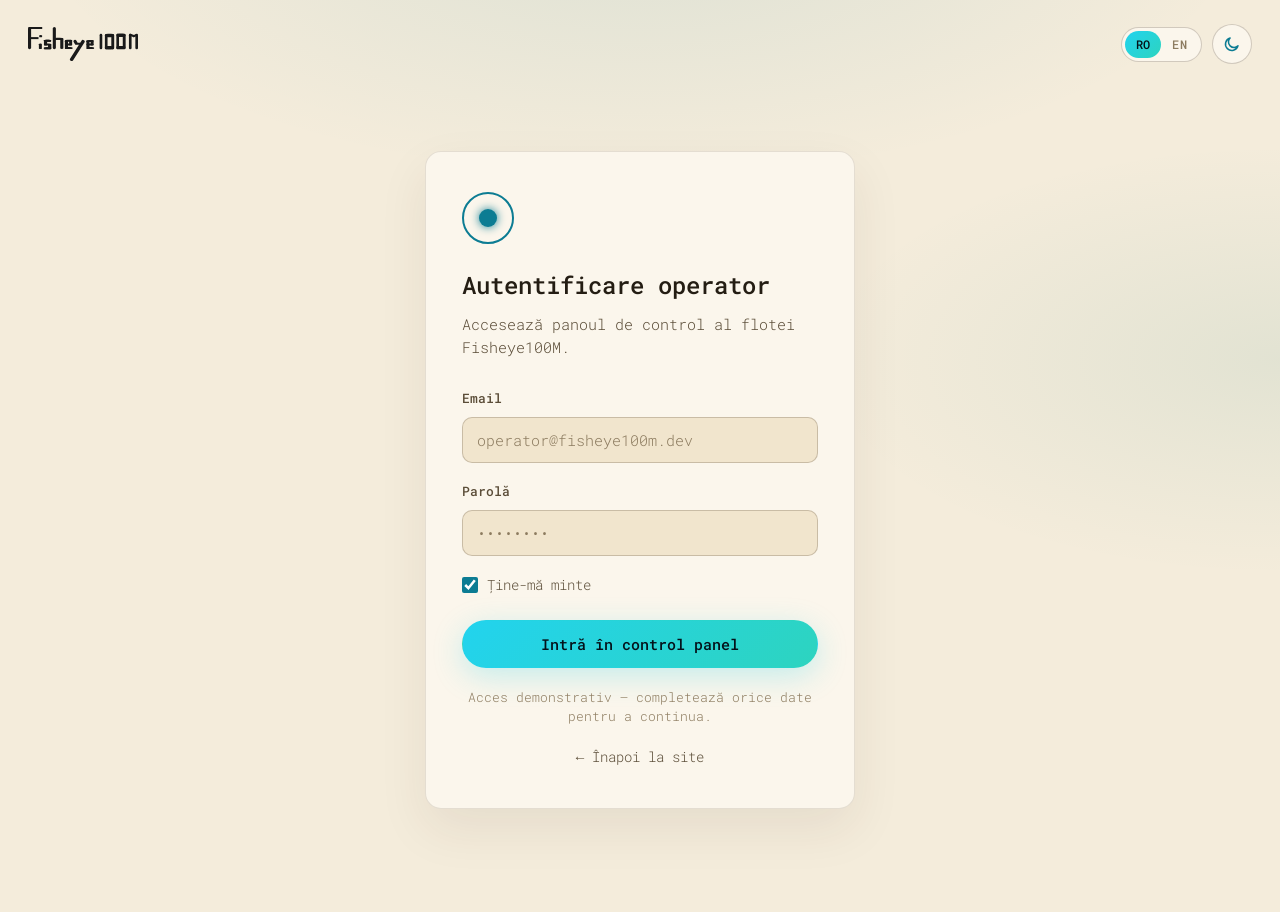
==== site/dashboard.html @ 9164fa74 "updated hierarchy" ====
<!DOCTYPE html>
<html lang="ro">
<head>
<meta charset="UTF-8">
<meta name="viewport" content="width=device-width, initial-scale=1.0">
<title>Panou de control — Fisheye100M</title>
<meta name="description" content="Panou de control pentru flota Fisheye100M — telemetrie live, cameră, iluminare și control mișcare.">
<link rel="icon" href="data:image/svg+xml,<svg xmlns=%22http://www.w3.org/2000/svg%22 viewBox=%220 0 100 100%22><circle cx=%2250%22 cy=%2250%22 r=%2248%22 fill=%22%2305080d%22/><circle cx=%2250%22 cy=%2250%22 r=%2230%22 fill=%22none%22 stroke=%22%2322d3ee%22 stroke-width=%224%22/><circle cx=%2250%22 cy=%2250%22 r=%2210%22 fill=%22%2322d3ee%22/></svg>">
<link rel="preconnect" href="https://fonts.googleapis.com">
<link rel="preconnect" href="https://fonts.gstatic.com" crossorigin>
<link href="https://fonts.googleapis.com/css2?family=Roboto+Mono:wght@300;400;500;700&display=swap" rel="stylesheet">
<link rel="stylesheet" href="style.css">
<script>
(function () {
  var stored = localStorage.getItem('fisheye-theme');
  var theme = stored || (window.matchMedia('(prefers-color-scheme: light)').matches ? 'light' : 'dark');
  document.documentElement.setAttribute('data-theme', theme);
  if (localStorage.getItem('fisheye-auth') !== 'true') {
    window.location.replace('login.html');
  }
})();
</script>
</head>
<body>

<div class="bg-fx" aria-hidden="true">
  <div class="bubbles">
    <span></span><span></span><span></span><span></span><span></span>
    <span></span><span></span><span></span><span></span><span></span>
  </div>
</div>

<header class="site-header is-scrolled" id="site-header">
  <div class="header-inner header-inner-full">
    <a href="index.html" class="logo">
      <img class="logo-mark" src="logo.svg" alt="Fisheye100M">
    </a>
    <span class="header-badge" data-i18n="dash.badge">Panou de control</span>
    <div class="header-actions header-actions-end">
      <div class="lang-toggle" id="lang-toggle" role="group" aria-label="Limbă / Language">
        <button type="button" class="lang-btn is-active" data-lang="ro">RO</button>
        <button type="button" class="lang-btn" data-lang="en">EN</button>
      </div>
      <button class="theme-toggle" id="theme-toggle" aria-label="Comută tema deschis/întunecat" data-i18n-aria="a11y.themeToggle">
        <svg class="icon-sun" viewBox="0 0 24 24" fill="none" stroke="currentColor" stroke-width="2" stroke-linecap="round"><circle cx="12" cy="12" r="4"/><path d="M12 2v2M12 20v2M4.9 4.9l1.4 1.4M17.7 17.7l1.4 1.4M2 12h2M20 12h2M4.9 19.1l1.4-1.4M17.7 6.3l1.4-1.4"/></svg>
        <svg class="icon-moon" viewBox="0 0 24 24" fill="none" stroke="currentColor" stroke-width="2" stroke-linecap="round" stroke-linejoin="round"><path d="M20 14.5A8.5 8.5 0 1 1 9.5 4a7 7 0 0 0 10.5 10.5Z"/></svg>
      </button>
      <button class="btn btn-ghost btn-sm" id="logout-btn" data-i18n="dash.logout">Deconectare</button>
    </div>
  </div>
</header>

<div class="app-shell">
  <aside class="app-sidebar">
    <p class="sidebar-title" data-i18n="dash.fleetTitle">Flota mea</p>
    <div class="fleet-list" id="fleet-list"></div>
  </aside>

  <main class="app-main">
    <div class="vehicle-header">
      <h1 id="vehicle-name">—</h1>
      <div class="vehicle-header-meta">
        <span class="status-pill" id="vehicle-status"></span>
        <div class="battery-group" id="battery-group"></div>
      </div>
    </div>

    <div class="dash-grid">

      <div class="panel-card" id="camera-card">
        <p class="panel-title" data-i18n="dash.cameraTitle">Cameră live</p>
        <div class="camera-frame" id="camera-frame">
          <span class="camera-live-badge" id="camera-live-badge">LIVE</span>
          <svg viewBox="0 0 24 24" fill="none" stroke="currentColor" stroke-width="1.5"><path d="M4 7h11l2-2h3v14H4z"/><circle cx="12" cy="14" r="3.5"/></svg>
          <span class="camera-timestamp" id="camera-timestamp"></span>
          <span class="camera-offline-msg" id="camera-offline-msg" data-i18n="dash.cameraOfflineHint">Vehiculul nu transmite imagine în acest moment.</span>
        </div>
      </div>

      <div class="panel-card" id="depth-card">
        <p class="panel-title" data-i18n="dash.depthTitle">Adâncime curentă</p>
        <div id="depth-content">
          <div class="depth-readout">
            <span class="num" id="depth-num">0</span>
            <span class="unit">m</span>
          </div>
          <div class="dg-track">
            <div class="dg-fill" id="dg-fill"></div>
            <div class="dg-dot" id="dg-dot"></div>
          </div>
          <div class="dg-labels"><span>0m</span><span>25m</span><span>50m</span><span>75m</span><span>100m</span></div>
          <div class="dive-controls">
            <button class="dive-btn" id="btn-dive" type="button">
              <svg viewBox="0 0 24 24" fill="none" stroke="currentColor" stroke-width="2"><path d="M12 4v16M6 14l6 6 6-6"/></svg>
              <span data-i18n="dash.dive">Scufundare</span>
            </button>
            <button class="dive-btn" id="btn-surface" type="button">
              <svg viewBox="0 0 24 24" fill="none" stroke="currentColor" stroke-width="2"><path d="M12 20V4M6 10l6-6 6 6"/></svg>
              <span data-i18n="dash.surface">Ridicare</span>
            </button>
          </div>
        </div>
        <p class="panel-hint" id="depth-hint" data-i18n="dash.emptyBoatDive" hidden>Bărcile rămân la suprafață — fără control de scufundare.</p>

        <div class="panel-divider"></div>

        <p class="panel-title" data-i18n="dash.moveTitle">Control mișcare</p>
        <div class="dpad-wrap">
          <div class="dpad">
            <button class="dpad-btn dpad-fwd" type="button" data-cmd="forward" data-i18n-aria="dash.moveForward" aria-label="Înainte">
              <svg viewBox="0 0 24 24" fill="none" stroke="currentColor" stroke-width="2"><path d="M12 20V4M6 10l6-6 6 6"/></svg>
            </button>
            <button class="dpad-btn dpad-left" type="button" data-cmd="turnLeft" data-i18n-aria="dash.turnLeft" aria-label="Virare stânga">
              <svg viewBox="0 0 24 24" fill="none" stroke="currentColor" stroke-width="2"><path d="M4 12h16M10 6l-6 6 6 6"/></svg>
            </button>
            <button class="dpad-btn dpad-stop" type="button" data-cmd="stop" data-i18n="dash.stop">Stop</button>
            <button class="dpad-btn dpad-right" type="button" data-cmd="turnRight" data-i18n-aria="dash.turnRight" aria-label="Virare dreapta">
              <svg viewBox="0 0 24 24" fill="none" stroke="currentColor" stroke-width="2"><path d="M20 12H4M14 6l6 6-6 6"/></svg>
            </button>
            <button class="dpad-btn dpad-back" type="button" data-cmd="back" data-i18n-aria="dash.moveBack" aria-label="Înapoi">
              <svg viewBox="0 0 24 24" fill="none" stroke="currentColor" stroke-width="2"><path d="M12 4v16M6 14l6 6 6-6"/></svg>
            </button>
          </div>
        </div>
        <div class="cmd-log">
          <span data-i18n="dash.lastCommand">Ultima comandă</span>:
          <strong id="last-command">—</strong>
        </div>
      </div>

      <div class="panel-card dash-grid-full" id="telemetry-card">
        <p class="panel-title" data-i18n="dash.telemetryTitle">Telemetrie</p>
        <div class="telemetry-grid" id="telemetry-grid"></div>
      </div>

      <div class="panel-card dash-grid-full" id="led-card">
        <p class="panel-title" data-i18n="dash.ledTitle">Control iluminare</p>
        <div class="led-row">
          <span class="led-row-label" data-i18n="dash.ledFront">LED frontale</span>
          <div class="led-switches">
            <label class="led-switch-unit"><span data-i18n="dash.ledLeft">Stânga</span><span class="switch"><input type="checkbox" data-led="frontL"><span class="switch-track"></span></span></label>
            <label class="led-switch-unit"><span data-i18n="dash.ledRight">Dreapta</span><span class="switch"><input type="checkbox" data-led="frontR"><span class="switch-track"></span></span></label>
          </div>
        </div>
        <div class="led-row">
          <span class="led-row-label" data-i18n="dash.ledSideVert">LED laterale sus–jos</span>
          <div class="led-switches">
            <label class="led-switch-unit"><span data-i18n="dash.ledUp">Sus</span><span class="switch"><input type="checkbox" data-led="vertUp"><span class="switch-track"></span></span></label>
            <label class="led-switch-unit"><span data-i18n="dash.ledDown">Jos</span><span class="switch"><input type="checkbox" data-led="vertDown"><span class="switch-track"></span></span></label>
          </div>
        </div>
        <div class="led-row">
          <span class="led-row-label" data-i18n="dash.ledSideHoriz">LED laterale stânga–dreapta</span>
          <div class="led-switches">
            <label class="led-switch-unit"><span data-i18n="dash.ledLeft">Stânga</span><span class="switch"><input type="checkbox" data-led="horizL"><span class="switch-track"></span></span></label>
            <label class="led-switch-unit"><span data-i18n="dash.ledRight">Dreapta</span><span class="switch"><input type="checkbox" data-led="horizR"><span class="switch-track"></span></span></label>
          </div>
        </div>
        <p class="panel-hint" id="led-hint" data-i18n="dash.emptyBoatLed" hidden>Barca nu are LED-uri controlabile.</p>
      </div>

    </div>
  </main>
</div>

<script src="theme.js"></script>
<script src="i18n.js"></script>
<script src="control.js"></script>
</body>
</html>
---- site/style.css ----
/* ---------- Reset & tokens ---------- */
*, *::before, *::after { box-sizing: border-box; margin: 0; padding: 0; }
button, input, select, textarea { font-family: inherit; font-weight: inherit; }

:root,
:root[data-theme="dark"] {
  --bg: #05080d;
  --bg-alt: #08101a;
  --surface: #0d1720;
  --surface-2: #10202c;
  --border: rgba(255,255,255,0.08);
  --border-strong: rgba(255,255,255,0.14);
  --text: #eaf3f6;
  --text-dim: #93aab5;
  --text-faint: #5c7684;
  --accent: #22d3ee;
  --accent-2: #5eead4;
  --accent-warm: #fbbf24;
  --accent-rgb: 34,211,238;
  --accent-2-rgb: 94,234,212;
  --bg-rgb: 5,8,13;
  --grad-1: #22d3ee;
  --grad-2: #5eead4;
  --grad-text: #04121a;
  --radius: 16px;
  --radius-sm: 10px;
  --wrap: 1160px;
  --shadow-glow: 0 0 40px rgba(var(--accent-rgb), 0.08);
  --alt-overlay: rgba(255,255,255,0.015);
  --danger: #f87171;
  --success: #4ade80;
}

:root[data-theme="light"] {
  --bg: #f4ecdb;
  --bg-alt: #ece0c7;
  --surface: #fbf6ec;
  --surface-2: #f1e5cd;
  --border: rgba(59,44,23,0.12);
  --border-strong: rgba(59,44,23,0.22);
  --text: #241d13;
  --text-dim: #5b4d38;
  --text-faint: #8c7b5f;
  --accent: #0c7c93;
  --accent-2: #0f766e;
  --accent-warm: #b45309;
  --accent-rgb: 12,124,147;
  --accent-2-rgb: 15,118,110;
  --bg-rgb: 244,236,219;
  --grad-1: #22d3ee;
  --grad-2: #2dd4bf;
  --grad-text: #04121a;
  --radius: 16px;
  --radius-sm: 10px;
  --wrap: 1160px;
  --shadow-glow: 0 0 34px rgba(var(--accent-rgb), 0.14);
  --alt-overlay: rgba(59,44,23,0.025);
  --danger: #dc2626;
  --success: #15803d;
}

html { scroll-behavior: smooth; }

body {
  background: var(--bg);
  color: var(--text);
  font-family: "Roboto Mono", ui-monospace, SFMono-Regular, Menlo, Consolas, monospace;
  font-weight: 300;
  line-height: 1.6;
  -webkit-font-smoothing: antialiased;
  overflow-x: hidden;
  position: relative;
  transition: background 0.35s ease, color 0.35s ease;
}

.wrap {
  max-width: var(--wrap);
  margin: 0 auto;
  padding: 0 28px;
}

a { color: inherit; text-decoration: none; }
ul { list-style: none; }
svg { display: block; }
img { max-width: 100%; display: block; }

::selection { background: var(--accent); color: var(--bg); }

:focus-visible {
  outline: 2px solid var(--accent);
  outline-offset: 3px;
  border-radius: 4px;
}

/* ---------- Background FX ---------- */
.bg-fx {
  position: fixed;
  inset: 0;
  z-index: 0;
  pointer-events: none;
  background:
    radial-gradient(ellipse 80% 50% at 50% -10%, rgba(var(--accent-rgb),0.10), transparent 60%),
    radial-gradient(ellipse 60% 40% at 100% 40%, rgba(var(--accent-2-rgb),0.08), transparent 60%),
    var(--bg);
  transition: background 0.35s ease;
}

.bubbles span {
  position: absolute;
  bottom: -10%;
  width: 6px;
  height: 6px;
  border-radius: 50%;
  border: 1px solid rgba(var(--accent-rgb), 0.25);
  background: rgba(var(--accent-rgb), 0.04);
  animation: rise linear infinite;
}
.bubbles span:nth-child(1){ left: 4%;  width: 8px; height: 8px; animation-duration: 22s; animation-delay: -2s; }
.bubbles span:nth-child(2){ left: 14%; width: 5px; height: 5px; animation-duration: 17s; animation-delay: -6s; }
.bubbles span:nth-child(3){ left: 27%; width: 10px; height: 10px; animation-duration: 27s; animation-delay: -1s; }
.bubbles span:nth-child(4){ left: 38%; width: 4px; height: 4px; animation-duration: 15s; animation-delay: -9s; }
.bubbles span:nth-child(5){ left: 51%; width: 7px; height: 7px; animation-duration: 24s; animation-delay: -4s; }
.bubbles span:nth-child(6){ left: 63%; width: 6px; height: 6px; animation-duration: 19s; animation-delay: -12s; }
.bubbles span:nth-child(7){ left: 72%; width: 9px; height: 9px; animation-duration: 26s; animation-delay: -8s; }
.bubbles span:nth-child(8){ left: 84%; width: 5px; height: 5px; animation-duration: 18s; animation-delay: -3s; }
.bubbles span:nth-child(9){ left: 92%; width: 7px; height: 7px; animation-duration: 23s; animation-delay: -14s; }
.bubbles span:nth-child(10){ left: 97%; width: 4px; height: 4px; animation-duration: 16s; animation-delay: -5s; }

@keyframes rise {
  0%   { transform: translateY(0) translateX(0); opacity: 0; }
  8%   { opacity: 0.6; }
  92%  { opacity: 0.3; }
  100% { transform: translateY(-110vh) translateX(20px); opacity: 0; }
}

/* ---------- Header ---------- */
.site-header {
  position: fixed;
  top: 0; left: 0; right: 0;
  z-index: 100;
  background: rgba(var(--bg-rgb), 0.7);
  backdrop-filter: blur(14px);
  border-bottom: 1px solid transparent;
  transition: border-color 0.3s ease, background 0.3s ease;
}
.site-header.is-scrolled {
  border-bottom-color: var(--border);
  background: rgba(var(--bg-rgb), 0.88);
}

.header-inner {
  display: flex;
  align-items: center;
  justify-content: space-between;
  height: 72px;
}
.header-inner-full { padding: 0 28px; }

.logo {
  display: flex;
  align-items: center;
  gap: 10px;
  white-space: nowrap;
}
.logo-mark {
  height: 34px;
  width: auto;
  display: block;
  transition: filter 0.2s ease;
}
:root[data-theme="dark"] .logo-mark {
  filter: invert(1) brightness(1.15);
}

.main-nav {
  display: flex;
  align-items: center;
  gap: 22px;
}
.main-nav a {
  font-size: 0.9rem;
  white-space: nowrap;
  color: var(--text-dim);
  transition: color 0.2s ease;
  position: relative;
}
.main-nav a:hover { color: var(--text); }
.main-nav a.nav-cta {
  color: var(--accent);
  border: 1px solid rgba(var(--accent-rgb),0.35);
  padding: 8px 16px;
  border-radius: 999px;
  transition: background 0.2s ease, color 0.2s ease;
}
.main-nav a.nav-cta:hover {
  background: rgba(var(--accent-rgb),0.1);
}

.main-nav a.nav-control {
  display: inline-flex;
  align-items: center;
  gap: 7px;
  padding: 7px 15px 7px 11px;
  border-radius: 999px;
  background: rgba(var(--accent-rgb),0.1);
  border: 1px solid rgba(var(--accent-rgb),0.3);
  color: var(--accent);
  font-weight: 500;
  transition: background 0.2s ease, border-color 0.2s ease, transform 0.2s ease;
}
.main-nav a.nav-control:hover {
  background: rgba(var(--accent-rgb),0.18);
  border-color: rgba(var(--accent-rgb),0.5);
  transform: translateY(-1px);
  color: var(--accent);
}
.nav-control-icon { width: 15px; height: 15px; flex: none; }

.header-actions {
  display: flex;
  align-items: center;
  gap: 10px;
}
.header-actions-end { margin-left: auto; }

.theme-toggle {
  position: relative;
  width: 40px; height: 40px;
  border-radius: 50%;
  border: 1px solid var(--border-strong);
  background: var(--surface);
  color: var(--accent);
  display: inline-flex;
  align-items: center;
  justify-content: center;
  cursor: pointer;
  flex: none;
  transition: border-color 0.2s ease, background 0.2s ease, transform 0.2s ease;
}
.theme-toggle:hover { border-color: var(--accent); transform: translateY(-1px); }
.theme-toggle svg {
  position: absolute;
  width: 18px; height: 18px;
}
.theme-toggle .icon-sun { opacity: 0; transform: scale(0.5) rotate(-40deg); }
.theme-toggle .icon-moon { opacity: 0; transform: scale(0.5) rotate(40deg); }
:root[data-theme="dark"] .theme-toggle .icon-sun {
  opacity: 1; transform: scale(1) rotate(0deg);
  transition: opacity 0.25s ease, transform 0.25s ease;
}
:root[data-theme="light"] .theme-toggle .icon-moon {
  opacity: 1; transform: scale(1) rotate(0deg);
  transition: opacity 0.25s ease, transform 0.25s ease;
}

.nav-toggle {
  display: none;
  flex-direction: column;
  gap: 5px;
  background: none;
  border: none;
  cursor: pointer;
  padding: 8px;
}
.nav-toggle span {
  width: 22px; height: 2px;
  background: var(--text);
  border-radius: 2px;
  transition: transform 0.25s ease, opacity 0.25s ease;
}

/* ---------- Buttons ---------- */
.btn {
  display: inline-flex;
  align-items: center;
  justify-content: center;
  gap: 8px;
  padding: 13px 26px;
  border-radius: 999px;
  font-size: 0.95rem;
  font-weight: 500;
  transition: transform 0.2s ease, box-shadow 0.2s ease, background 0.2s ease, border-color 0.2s ease;
  border: 1px solid transparent;
  cursor: pointer;
}
.btn-primary {
  background: linear-gradient(135deg, var(--grad-1), var(--grad-2));
  color: var(--grad-text);
  box-shadow: 0 8px 30px rgba(34,211,238,0.25);
}
.btn-primary:hover { transform: translateY(-2px); box-shadow: 0 12px 36px rgba(34,211,238,0.35); }
.btn-ghost {
  border-color: var(--border-strong);
  color: var(--text);
}
.btn-ghost:hover { border-color: var(--accent); color: var(--accent); }
.btn-sm { padding: 9px 18px; font-size: 0.85rem; }

.header-badge {
  display: none;
  align-items: center;
  gap: 8px;
  margin-left: 14px;
  padding-left: 14px;
  border-left: 1px solid var(--border-strong);
  font-size: 0.82rem;
  font-weight: 500;
  color: var(--text-dim);
}
@media (min-width: 640px) {
  .header-badge { display: inline-flex; }
}

/* ---------- Hero ---------- */
.hero {
  position: relative;
  z-index: 1;
  min-height: 100vh;
  display: flex;
  align-items: center;
  padding-top: 90px;
}

.hero-inner {
  display: grid;
  grid-template-columns: 1.1fr 1fr;
  gap: 60px;
  align-items: center;
}

.eyebrow {
  display: inline-block;
  font-size: 0.8rem;
  font-weight: 500;
  letter-spacing: 0.12em;
  text-transform: uppercase;
  color: var(--accent-2);
  margin-bottom: 18px;
}

.hero h1 {
  font-size: clamp(2.1rem, 4.2vw, 3.4rem);
  line-height: 1.12;
  font-weight: 500;
  letter-spacing: normal;
  margin-bottom: 22px;
}

.hero-lede {
  font-size: 1.08rem;
  color: var(--text-dim);
  max-width: 52ch;
  margin-bottom: 34px;
}

.hero-actions {
  display: flex;
  gap: 14px;
  flex-wrap: wrap;
}

.hero-visual {
  display: flex;
  flex-direction: column;
  align-items: center;
  gap: 28px;
}

.sub-illustration {
  width: 100%;
  max-width: 460px;
  filter: drop-shadow(0 0 26px rgba(var(--accent-rgb),0.18));
}
.sub-illustration .ln-accent { stroke: var(--accent); }
.sub-illustration .ln-accent-2 { stroke: var(--accent-2); }
.sub-illustration .ln-warm { stroke: var(--accent-warm); }
.sub-illustration .fl-accent { fill: var(--accent); }
.sub-illustration .fl-accent-2 { fill: var(--accent-2); }
.sub-illustration .fl-tint { fill: rgba(var(--accent-rgb), 0.06); }

.boat-visual svg .ln-accent { stroke: var(--accent); }
.boat-visual svg .ln-accent-2 { stroke: var(--accent-2); }
.boat-visual svg .ln-warm { stroke: var(--accent-warm); }
.boat-visual svg .fl-accent { fill: var(--accent); }

.depth-gauge {
  width: 100%;
  max-width: 380px;
}
.depth-gauge-track {
  position: relative;
  height: 6px;
  border-radius: 999px;
  background: var(--surface-2);
  border: 1px solid var(--border);
  overflow: visible;
}
.depth-gauge-fill {
  position: absolute;
  left: 0; top: 0; bottom: 0;
  width: 78%;
  border-radius: 999px;
  background: linear-gradient(90deg, var(--grad-2), var(--grad-1));
  animation: depthPulse 5s ease-in-out infinite;
}
.depth-gauge-dot {
  position: absolute;
  top: 50%;
  left: 78%;
  width: 14px; height: 14px;
  border-radius: 50%;
  background: var(--grad-1);
  box-shadow: 0 0 12px var(--grad-1), 0 0 0 4px rgba(34,211,238,0.15);
  transform: translate(-50%, -50%);
  animation: dotPulse 5s ease-in-out infinite;
}
@keyframes depthPulse {
  0%, 100% { width: 18%; }
  50% { width: 82%; }
}
@keyframes dotPulse {
  0%, 100% { left: 18%; }
  50% { left: 82%; }
}
.depth-gauge-labels {
  display: flex;
  justify-content: space-between;
  margin-top: 10px;
  font-size: 0.75rem;
  color: var(--text-faint);
  font-variant-numeric: tabular-nums;
}

.scroll-cue {
  position: absolute;
  bottom: 32px;
  left: 50%;
  transform: translateX(-50%);
  width: 22px; height: 36px;
  border: 2px solid var(--border-strong);
  border-radius: 20px;
}
.scroll-cue span {
  display: block;
  width: 4px; height: 8px;
  margin: 6px auto 0;
  border-radius: 2px;
  background: var(--accent);
  animation: scrollCue 1.8s ease-in-out infinite;
}
@keyframes scrollCue {
  0% { transform: translateY(0); opacity: 1; }
  70% { transform: translateY(12px); opacity: 0; }
  100% { opacity: 0; }
}

/* ---------- Sections ---------- */
.section {
  position: relative;
  z-index: 1;
  padding: 120px 0;
}
.section-alt {
  background: linear-gradient(180deg, transparent, var(--alt-overlay) 15%, var(--alt-overlay) 85%, transparent);
  border-top: 1px solid var(--border);
  border-bottom: 1px solid var(--border);
}

.section-kicker {
  font-size: 0.8rem;
  font-weight: 500;
  letter-spacing: 0.12em;
  text-transform: uppercase;
  color: var(--accent);
  margin-bottom: 14px;
}

.section h2 {
  font-size: clamp(1.6rem, 3vw, 2.3rem);
  font-weight: 500;
  letter-spacing: normal;
  max-width: 26ch;
  margin-bottom: 28px;
}

.lede-text {
  font-size: 1.02rem;
  color: var(--text-dim);
  max-width: 65ch;
}

.split {
  display: grid;
  grid-template-columns: 1fr 1fr;
  gap: 40px;
  margin-bottom: 20px;
}

/* ---------- Stat cards ---------- */
.stat-row {
  display: grid;
  grid-template-columns: repeat(auto-fit, minmax(180px, 1fr));
  gap: 18px;
  margin-top: 44px;
}
.stat-card {
  background: var(--surface);
  border: 1px solid var(--border);
  border-radius: var(--radius-sm);
  padding: 24px 22px;
  display: flex;
  flex-direction: column;
  gap: 8px;
  transition: border-color 0.2s ease, transform 0.2s ease;
}
.stat-card:hover { border-color: rgba(var(--accent-rgb),0.3); transform: translateY(-3px); }
.stat-num {
  font-size: 1.8rem;
  font-weight: 500;
  color: var(--accent);
  letter-spacing: normal;
  font-variant-numeric: tabular-nums;
}
.stat-label {
  font-size: 0.85rem;
  color: var(--text-dim);
}
.spec-stats { margin-top: 0; margin-bottom: 36px; }

/* ---------- Card grid (system cards) ---------- */
.card-grid {
  display: grid;
  grid-template-columns: repeat(auto-fit, minmax(260px, 1fr));
  gap: 22px;
  margin-top: 44px;
}
.system-card {
  background: var(--surface);
  border: 1px solid var(--border);
  border-radius: var(--radius);
  padding: 32px 28px;
  transition: border-color 0.25s ease, transform 0.25s ease, box-shadow 0.25s ease;
}
.system-card:hover {
  border-color: rgba(var(--accent-rgb),0.35);
  transform: translateY(-4px);
  box-shadow: var(--shadow-glow);
}
.system-icon {
  width: 52px; height: 52px;
  border-radius: 14px;
  background: var(--surface-2);
  border: 1px solid var(--border);
  color: var(--accent);
  display: flex;
  align-items: center;
  justify-content: center;
  margin-bottom: 20px;
}
.system-icon svg { width: 26px; height: 26px; }
.system-card h3 {
  font-size: 1.1rem;
  margin-bottom: 10px;
}
.system-card p {
  font-size: 0.92rem;
  color: var(--text-dim);
}

/* ---------- Process grid (Cum funcționează) ---------- */
.process-grid {
  margin-top: 48px;
  display: grid;
  grid-template-columns: repeat(2, 1fr);
  gap: 22px;
}
.process-card {
  position: relative;
  background: var(--surface);
  border: 1px solid var(--border);
  border-radius: var(--radius);
  padding: 34px 32px;
  overflow: hidden;
  transition: border-color 0.25s ease, transform 0.25s ease, box-shadow 0.25s ease;
}
.process-card:hover {
  border-color: rgba(var(--accent-rgb),0.35);
  transform: translateY(-4px);
  box-shadow: var(--shadow-glow);
}
.process-card::before {
  content: "";
  position: absolute;
  top: 0; left: 0;
  width: 100%; height: 3px;
  background: linear-gradient(90deg, var(--grad-1), var(--grad-2));
  opacity: 0.7;
}
.process-step {
  position: absolute;
  top: 6px; right: 20px;
  font-size: 4.2rem;
  font-weight: 800;
  line-height: 1;
  color: var(--text);
  opacity: 0.06;
  letter-spacing: normal;
  pointer-events: none;
}
.process-top {
  display: flex;
  align-items: center;
  gap: 16px;
  margin-bottom: 18px;
}
.process-icon {
  width: 52px; height: 52px;
  border-radius: 14px;
  background: var(--surface-2);
  border: 1px solid var(--border);
  color: var(--accent);
  display: flex;
  align-items: center;
  justify-content: center;
  flex: none;
}
.process-icon svg { width: 26px; height: 26px; }
.process-index {
  font-size: 0.78rem;
  font-weight: 500;
  letter-spacing: 0.1em;
  color: var(--text-faint);
  text-transform: uppercase;
}
.process-card h3 {
  font-size: 1.1rem;
  margin-bottom: 10px;
  position: relative;
}
.process-card p {
  font-size: 0.94rem;
  color: var(--text-dim);
  max-width: 52ch;
  position: relative;
}

/* ---------- Tabs / Specs ---------- */
.tabs { margin-top: 44px; }
.tabs-nav {
  display: flex;
  flex-wrap: wrap;
  gap: 8px;
  margin-bottom: 30px;
  border-bottom: 1px solid var(--border);
  padding-bottom: 18px;
}
.tab-btn {
  background: var(--surface);
  border: 1px solid var(--border);
  color: var(--text-dim);
  padding: 10px 18px;
  border-radius: 999px;
  font-size: 0.88rem;
  font-weight: 500;
  cursor: pointer;
  transition: all 0.2s ease;
}
.tab-btn:hover { color: var(--text); border-color: var(--border-strong); }
.tab-btn.is-active {
  background: linear-gradient(135deg, var(--grad-1), var(--grad-2));
  color: var(--grad-text);
  border-color: transparent;
}

.tab-panel { display: none; }
.tab-panel.is-active { display: block; animation: fadeIn 0.35s ease; }
@keyframes fadeIn { from { opacity: 0; transform: translateY(6px); } to { opacity: 1; transform: translateY(0); } }

.spec-list {
  display: grid;
  gap: 1px;
  background: var(--border);
  border: 1px solid var(--border);
  border-radius: var(--radius-sm);
  overflow: hidden;
}
.spec-list li {
  display: grid;
  grid-template-columns: minmax(160px, 260px) 1fr;
  gap: 20px;
  background: var(--surface);
  padding: 14px 20px;
  font-size: 0.9rem;
}
.spec-list li span:first-child {
  color: var(--accent-2);
  font-weight: 500;
}
.spec-list li span:last-child {
  color: var(--text-dim);
}
.spec-list-plain { margin-top: 26px; }

/* ---------- Barca section ---------- */
.barca-grid {
  display: grid;
  grid-template-columns: 1.1fr 0.9fr;
  gap: 60px;
  align-items: center;
}
.boat-visual {
  background: var(--surface);
  border: 1px solid var(--border);
  border-radius: var(--radius);
  padding: 30px;
}
.boat-visual svg { width: 100%; height: auto; }

/* ---------- CTA ---------- */
.cta-section { padding: 100px 0 140px; }
.cta-inner {
  text-align: center;
  max-width: 640px;
  margin: 0 auto;
}
.cta-inner h2 { margin: 0 auto 18px; }
.cta-inner .lede-text { margin: 0 auto 34px; }

/* ---------- Footer ---------- */
.site-footer {
  position: relative;
  z-index: 1;
  border-top: 1px solid var(--border);
  padding: 36px 0;
}
.footer-inner {
  display: flex;
  align-items: center;
  justify-content: space-between;
  flex-wrap: wrap;
  gap: 12px;
}
.footer-inner p {
  font-size: 0.85rem;
  color: var(--text-faint);
}

/* ---------- Reveal animation ---------- */
.reveal {
  opacity: 0;
  transform: translateY(24px);
  transition: opacity 0.7s ease, transform 0.7s ease;
}
.reveal.is-visible {
  opacity: 1;
  transform: translateY(0);
}

/* ---------- Responsive ---------- */
@media (max-width: 900px) {
  .hero-inner { grid-template-columns: 1fr; gap: 48px; }
  .hero-visual { order: -1; }
  .split { grid-template-columns: 1fr; }
  .barca-grid { grid-template-columns: 1fr; }
  .boat-visual { order: -1; max-width: 420px; margin: 0 auto; }
  .process-grid { grid-template-columns: 1fr; }
}

@media (max-width: 980px) {
  .main-nav {
    position: fixed;
    top: 72px; left: 0; right: 0;
    background: rgba(var(--bg-rgb),0.97);
    backdrop-filter: blur(14px);
    flex-direction: column;
    align-items: stretch;
    gap: 0;
    padding: 8px 28px 24px;
    border-bottom: 1px solid var(--border);
    transform: translateY(-8px);
    opacity: 0;
    pointer-events: none;
    transition: opacity 0.2s ease, transform 0.2s ease;
  }
  .main-nav.is-open {
    opacity: 1;
    transform: translateY(0);
    pointer-events: auto;
  }
  .main-nav a { padding: 14px 0; border-bottom: 1px solid var(--border); }
  .main-nav a.nav-cta { margin-top: 12px; text-align: center; }
  .main-nav a.nav-control { border-bottom: none; margin: 10px 0 2px; padding: 9px 15px 9px 11px; }
  .nav-toggle { display: flex; }

  .section { padding: 80px 0; }
  .hero { padding-top: 110px; }
  .spec-list li { grid-template-columns: 1fr; gap: 4px; }
}

@media (prefers-reduced-motion: reduce) {
  * { animation-duration: 0.001ms !important; animation-iteration-count: 1 !important; transition-duration: 0.001ms !important; }
  html { scroll-behavior: auto; }
}

/* ==================== Language toggle ==================== */
.lang-toggle {
  display: flex;
  align-items: center;
  border: 1px solid var(--border-strong);
  border-radius: 999px;
  background: var(--surface);
  padding: 3px;
  flex: none;
}
.lang-btn {
  border: none;
  background: none;
  color: var(--text-faint);
  font-size: 0.74rem;
  font-weight: 500;
  letter-spacing: 0.03em;
  padding: 6px 11px;
  border-radius: 999px;
  cursor: pointer;
  transition: background 0.2s ease, color 0.2s ease;
}
.lang-btn.is-active {
  background: linear-gradient(135deg, var(--grad-1), var(--grad-2));
  color: var(--grad-text);
}
.lang-btn:not(.is-active):hover { color: var(--text); }

/* ==================== Auth / Login ==================== */
.auth-topbar {
  position: relative;
  z-index: 1;
  padding: 24px 28px;
  display: flex;
  align-items: center;
  justify-content: space-between;
}
.auth-back {
  font-size: 0.88rem;
  color: var(--text-dim);
  transition: color 0.2s ease;
}
.auth-back:hover { color: var(--accent); }

.auth-shell {
  position: relative;
  z-index: 1;
  min-height: calc(100vh - 76px);
  display: flex;
  align-items: center;
  justify-content: center;
  padding: 20px 24px 60px;
}
.auth-card {
  width: 100%;
  max-width: 430px;
  background: var(--surface);
  border: 1px solid var(--border);
  border-radius: var(--radius);
  padding: 40px 36px;
  box-shadow: 0 20px 60px rgba(0,0,0,0.18);
}
:root[data-theme="light"] .auth-card { box-shadow: 0 20px 50px rgba(59,44,23,0.08); }

.auth-icon {
  width: 52px; height: 52px;
  border-radius: 50%;
  border: 2px solid var(--accent);
  display: flex;
  align-items: center;
  justify-content: center;
  margin-bottom: 22px;
}
.auth-icon span {
  width: 18px; height: 18px;
  border-radius: 50%;
  background: var(--accent);
  box-shadow: 0 0 10px var(--accent);
}
.auth-card h1 {
  font-size: 1.5rem;
  font-weight: 500;
  margin-bottom: 8px;
  letter-spacing: normal;
}
.auth-sub {
  font-size: 0.92rem;
  color: var(--text-dim);
  margin-bottom: 28px;
}

.form-field { margin-bottom: 18px; }
.form-field label {
  display: block;
  font-size: 0.82rem;
  font-weight: 500;
  color: var(--text-dim);
  margin-bottom: 8px;
}
.field-input {
  width: 100%;
  background: var(--surface-2);
  border: 1px solid var(--border-strong);
  border-radius: var(--radius-sm);
  padding: 12px 14px;
  color: var(--text);
  font-size: 0.95rem;
  font-family: inherit;
  transition: border-color 0.2s ease, background 0.2s ease;
}
.field-input:focus { border-color: var(--accent); }
.field-input::placeholder { color: var(--text-faint); }

.field-check {
  display: flex;
  align-items: center;
  gap: 9px;
  font-size: 0.86rem;
  color: var(--text-dim);
  margin-bottom: 24px;
  cursor: pointer;
  user-select: none;
}
.field-check input {
  width: 16px; height: 16px;
  accent-color: var(--accent);
}

.form-error {
  font-size: 0.84rem;
  color: var(--danger);
  background: rgba(220,38,38,0.1);
  border: 1px solid rgba(220,38,38,0.25);
  border-radius: var(--radius-sm);
  padding: 10px 14px;
  margin-bottom: 18px;
}
.form-error[hidden] { display: none; }

.auth-card .btn { width: 100%; }
.form-note {
  margin-top: 20px;
  font-size: 0.8rem;
  color: var(--text-faint);
  text-align: center;
  line-height: 1.5;
}

/* ==================== Dashboard app shell ==================== */
.app-shell {
  position: relative;
  z-index: 1;
  display: flex;
  align-items: flex-start;
  min-height: calc(100vh - 73px);
  margin-top: 73px;
}

.app-sidebar {
  width: 280px;
  flex: none;
  border-right: 1px solid var(--border);
  padding: 26px 20px;
  position: sticky;
  top: 73px;
  height: calc(100vh - 73px);
  overflow-y: auto;
}
.sidebar-title {
  font-size: 0.76rem;
  font-weight: 500;
  letter-spacing: 0.1em;
  text-transform: uppercase;
  color: var(--text-faint);
  margin-bottom: 16px;
  padding: 0 4px;
}
.fleet-list { display: flex; flex-direction: column; gap: 8px; }
.fleet-item {
  display: flex;
  align-items: center;
  gap: 12px;
  width: 100%;
  text-align: left;
  background: transparent;
  border: 1px solid transparent;
  border-radius: var(--radius-sm);
  padding: 12px 12px;
  cursor: pointer;
  transition: background 0.2s ease, border-color 0.2s ease;
  font-family: inherit;
  color: var(--text);
}
.fleet-item:hover { background: var(--surface); }
.fleet-item.is-active {
  background: var(--surface);
  border-color: rgba(var(--accent-rgb),0.35);
}
.fleet-icon {
  width: 38px; height: 38px;
  border-radius: 10px;
  background: var(--surface-2);
  border: 1px solid var(--border);
  color: var(--accent);
  display: flex;
  align-items: center;
  justify-content: center;
  flex: none;
}
.fleet-icon svg { width: 20px; height: 20px; }
.fleet-meta { min-width: 0; flex: 1; }
.fleet-name {
  font-size: 0.88rem;
  font-weight: 500;
  white-space: nowrap;
  overflow: hidden;
  text-overflow: ellipsis;
}
.fleet-sub {
  display: flex;
  align-items: center;
  gap: 6px;
  font-size: 0.76rem;
  color: var(--text-faint);
  margin-top: 3px;
}
.status-dot {
  width: 7px; height: 7px;
  border-radius: 50%;
  flex: none;
  background: var(--text-faint);
}
.status-dot.is-online { background: var(--success); box-shadow: 0 0 6px var(--success); }
.status-dot.is-charging { background: var(--accent-warm); box-shadow: 0 0 6px var(--accent-warm); }
.status-dot.is-offline { background: var(--text-faint); }

.app-main {
  flex: 1;
  min-width: 0;
  padding: 32px 36px 80px;
}

.vehicle-header {
  display: flex;
  align-items: center;
  justify-content: space-between;
  flex-wrap: wrap;
  gap: 16px;
  margin-bottom: 28px;
}
.vehicle-header h1 {
  font-size: 1.5rem;
  font-weight: 500;
  letter-spacing: normal;
}
.vehicle-header-meta {
  display: flex;
  align-items: center;
  gap: 14px;
  flex-wrap: wrap;
}

.status-pill {
  display: inline-flex;
  align-items: center;
  gap: 7px;
  font-size: 0.78rem;
  font-weight: 500;
  padding: 6px 13px;
  border-radius: 999px;
  border: 1px solid var(--border-strong);
  text-transform: uppercase;
  letter-spacing: 0.04em;
}

.battery-group {
  display: flex;
  align-items: center;
  gap: 18px;
  flex-wrap: wrap;
}
.battery-chip {
  display: inline-flex;
  align-items: center;
  gap: 8px;
  font-size: 0.82rem;
  color: var(--text-dim);
}
.battery-chip-label {
  color: var(--text-faint);
  font-size: 0.72rem;
  font-weight: 500;
  text-transform: uppercase;
  letter-spacing: 0.03em;
}
.battery-bar {
  width: 60px; height: 8px;
  border-radius: 999px;
  background: var(--surface-2);
  border: 1px solid var(--border);
  overflow: hidden;
}
.battery-fill {
  height: 100%;
  border-radius: 999px;
  background: linear-gradient(90deg, var(--grad-2), var(--grad-1));
}

.dash-grid {
  display: grid;
  grid-template-columns: 1.3fr 1fr;
  gap: 22px;
}
.dash-grid-full { grid-column: 1 / -1; }

.panel-card {
  background: var(--surface);
  border: 1px solid var(--border);
  border-radius: var(--radius);
  padding: 24px;
}
.panel-divider {
  height: 1px;
  background: var(--border);
  margin: 24px 0 20px;
}
.panel-title {
  font-size: 0.8rem;
  font-weight: 500;
  letter-spacing: 0.08em;
  text-transform: uppercase;
  color: var(--text-faint);
  margin-bottom: 18px;
}

/* Camera panel */
.camera-frame {
  position: relative;
  aspect-ratio: 16 / 9;
  border-radius: var(--radius-sm);
  overflow: hidden;
  background:
    repeating-linear-gradient(0deg, rgba(var(--accent-rgb),0.05) 0px, rgba(var(--accent-rgb),0.05) 1px, transparent 1px, transparent 28px),
    repeating-linear-gradient(90deg, rgba(var(--accent-rgb),0.05) 0px, rgba(var(--accent-rgb),0.05) 1px, transparent 1px, transparent 28px),
    radial-gradient(ellipse at center, var(--surface-2), var(--bg-alt));
  border: 1px solid var(--border);
  display: flex;
  align-items: center;
  justify-content: center;
}
.camera-frame svg { width: 64px; height: 64px; color: var(--text-faint); opacity: 0.5; }
.camera-frame.is-live svg { color: var(--accent); opacity: 0.85; }
.camera-live-badge {
  position: absolute;
  top: 14px; left: 14px;
  display: inline-flex;
  align-items: center;
  gap: 6px;
  background: rgba(0,0,0,0.55);
  color: #fff;
  font-size: 0.72rem;
  font-weight: 500;
  letter-spacing: 0.06em;
  padding: 5px 10px 5px 8px;
  border-radius: 999px;
}
.camera-live-badge::before {
  content: "";
  width: 7px; height: 7px;
  border-radius: 50%;
  background: #ef4444;
  animation: livePulse 1.6s ease-in-out infinite;
}
@keyframes livePulse {
  0%, 100% { opacity: 1; transform: scale(1); }
  50% { opacity: 0.4; transform: scale(0.8); }
}
.camera-timestamp {
  position: absolute;
  bottom: 14px; right: 14px;
  font-size: 0.72rem;
  font-variant-numeric: tabular-nums;
  color: rgba(255,255,255,0.85);
  background: rgba(0,0,0,0.45);
  padding: 4px 9px;
  border-radius: 6px;
}
.camera-offline-msg {
  position: absolute;
  bottom: 18px; left: 0; right: 0;
  text-align: center;
  font-size: 0.82rem;
  color: var(--text-faint);
}

/* Telemetry grid */
.telemetry-grid {
  display: grid;
  grid-template-columns: repeat(auto-fill, minmax(190px, 1fr));
  gap: 18px;
}
.tel-tile {
  background: var(--surface-2);
  border: 1px solid var(--border);
  border-radius: var(--radius-sm);
  padding: 20px 22px;
}
.tel-icon { color: var(--accent); margin-bottom: 14px; }
.tel-icon svg { width: 19px; height: 19px; }
.tel-label {
  font-size: 0.76rem;
  color: var(--text-faint);
  margin-bottom: 8px;
  line-height: 1.35;
}
.tel-value {
  font-size: 1.3rem;
  font-weight: 500;
  font-variant-numeric: tabular-nums;
  letter-spacing: normal;
}
.tel-value small { font-size: 0.7rem; font-weight: 500; color: var(--text-dim); margin-left: 2px; }
.tel-value.is-empty { color: var(--text-faint); font-size: 0.92rem; font-weight: 500; }

/* LED control */
.led-row {
  display: flex;
  align-items: center;
  justify-content: space-between;
  gap: 16px;
  padding: 13px 0;
  border-bottom: 1px solid var(--border);
}
.led-row:last-child { border-bottom: none; }
.led-row-label {
  font-size: 0.88rem;
  color: var(--text);
  font-weight: 500;
}
.led-switches { display: flex; gap: 18px; }
.led-switch-unit { display: flex; align-items: center; gap: 8px; }
.led-switch-unit span { font-size: 0.74rem; color: var(--text-faint); }

.switch {
  position: relative;
  display: inline-block;
  width: 40px; height: 22px;
  flex: none;
}
.switch input { position: absolute; opacity: 0; width: 100%; height: 100%; margin: 0; cursor: pointer; }
.switch-track {
  position: absolute;
  inset: 0;
  background: var(--surface-2);
  border: 1px solid var(--border-strong);
  border-radius: 999px;
  transition: background 0.2s ease, border-color 0.2s ease;
}
.switch-track::before {
  content: "";
  position: absolute;
  top: 2px; left: 2px;
  width: 16px; height: 16px;
  border-radius: 50%;
  background: var(--text-faint);
  transition: transform 0.2s ease, background 0.2s ease;
}
.switch input:checked + .switch-track {
  background: rgba(var(--accent-rgb),0.25);
  border-color: var(--accent);
}
.switch input:checked + .switch-track::before {
  transform: translateX(18px);
  background: var(--accent);
  box-shadow: 0 0 6px rgba(var(--accent-rgb),0.6);
}

/* Static depth gauge (dashboard) */
.dg-track {
  position: relative;
  height: 6px;
  border-radius: 999px;
  background: var(--surface-2);
  border: 1px solid var(--border);
  overflow: visible;
}
.dg-fill {
  position: absolute;
  left: 0; top: 0; bottom: 0;
  width: 0%;
  border-radius: 999px;
  background: linear-gradient(90deg, var(--grad-2), var(--grad-1));
  transition: width 0.4s ease;
}
.dg-dot {
  position: absolute;
  top: 50%;
  left: 0%;
  width: 13px; height: 13px;
  border-radius: 50%;
  background: var(--grad-1);
  box-shadow: 0 0 10px rgba(34,211,238,0.5);
  transform: translate(-50%, -50%);
  transition: left 0.4s ease;
}
.dg-labels {
  display: flex;
  justify-content: space-between;
  margin-top: 10px;
  font-size: 0.72rem;
  color: var(--text-faint);
  font-variant-numeric: tabular-nums;
}

/* Depth readout */
.depth-readout {
  display: flex;
  align-items: baseline;
  gap: 6px;
  margin-bottom: 16px;
}
.depth-readout .num { font-size: 2rem; font-weight: 500; font-variant-numeric: tabular-nums; }
.depth-readout .unit { font-size: 0.9rem; color: var(--text-dim); }
.dive-controls {
  display: flex;
  gap: 10px;
  margin-top: 18px;
}
.dive-btn {
  flex: 1;
  display: flex;
  align-items: center;
  justify-content: center;
  gap: 8px;
  padding: 11px;
  border-radius: var(--radius-sm);
  border: 1px solid var(--border-strong);
  background: var(--surface-2);
  color: var(--text);
  font-size: 0.86rem;
  font-weight: 500;
  cursor: pointer;
  transition: border-color 0.15s ease, transform 0.1s ease, background 0.15s ease;
  font-family: inherit;
}
.dive-btn svg { width: 16px; height: 16px; }
.dive-btn:hover { border-color: var(--accent); color: var(--accent); }
.dive-btn:active { transform: scale(0.96); background: rgba(var(--accent-rgb),0.12); }

/* Movement D-pad */
.dpad-wrap {
  display: flex;
  align-items: center;
  justify-content: center;
  gap: 34px;
  flex-wrap: wrap;
  padding: 10px 0 4px;
}
.dpad {
  display: grid;
  grid-template-columns: repeat(3, 52px);
  grid-template-rows: repeat(3, 52px);
  gap: 6px;
}
.dpad-btn {
  border: 1px solid var(--border-strong);
  background: var(--surface-2);
  color: var(--text);
  border-radius: 12px;
  display: flex;
  align-items: center;
  justify-content: center;
  cursor: pointer;
  transition: border-color 0.15s ease, transform 0.1s ease, background 0.15s ease, color 0.15s ease;
  font-family: inherit;
}
.dpad-btn svg { width: 20px; height: 20px; }
.dpad-btn:hover { border-color: var(--accent); color: var(--accent); }
.dpad-btn:active, .dpad-btn.is-active {
  background: linear-gradient(135deg, var(--grad-1), var(--grad-2));
  color: var(--grad-text);
  border-color: transparent;
  transform: scale(0.96);
}
.dpad-fwd { grid-column: 2; grid-row: 1; }
.dpad-left { grid-column: 1; grid-row: 2; }
.dpad-stop { grid-column: 2; grid-row: 2; font-size: 0.68rem; font-weight: 500; letter-spacing: 0.04em; }
.dpad-right { grid-column: 3; grid-row: 2; }
.dpad-back { grid-column: 2; grid-row: 3; }

.cmd-log {
  margin-top: 20px;
  padding-top: 16px;
  border-top: 1px solid var(--border);
  font-size: 0.82rem;
  color: var(--text-faint);
  display: flex;
  gap: 8px;
  align-items: baseline;
}
.cmd-log strong { color: var(--text-dim); font-weight: 500; }

.panel-hint {
  font-size: 0.86rem;
  color: var(--text-faint);
  text-align: center;
  padding: 20px 10px;
}

.empty-state {
  display: flex;
  flex-direction: column;
  align-items: center;
  text-align: center;
  gap: 14px;
  padding: 100px 20px;
  color: var(--text-faint);
}
.empty-state svg { width: 44px; height: 44px; opacity: 0.5; }

@media (max-width: 1000px) {
  .dash-grid { grid-template-columns: 1fr; }
}

@media (max-width: 860px) {
  .app-shell { flex-direction: column; }
  .app-sidebar {
    width: 100%;
    height: auto;
    position: static;
    border-right: none;
    border-bottom: 1px solid var(--border);
  }
  .fleet-list { flex-direction: row; overflow-x: auto; padding-bottom: 4px; }
  .fleet-item { flex: none; min-width: 220px; }
  .app-main { padding: 24px 18px 60px; }
}
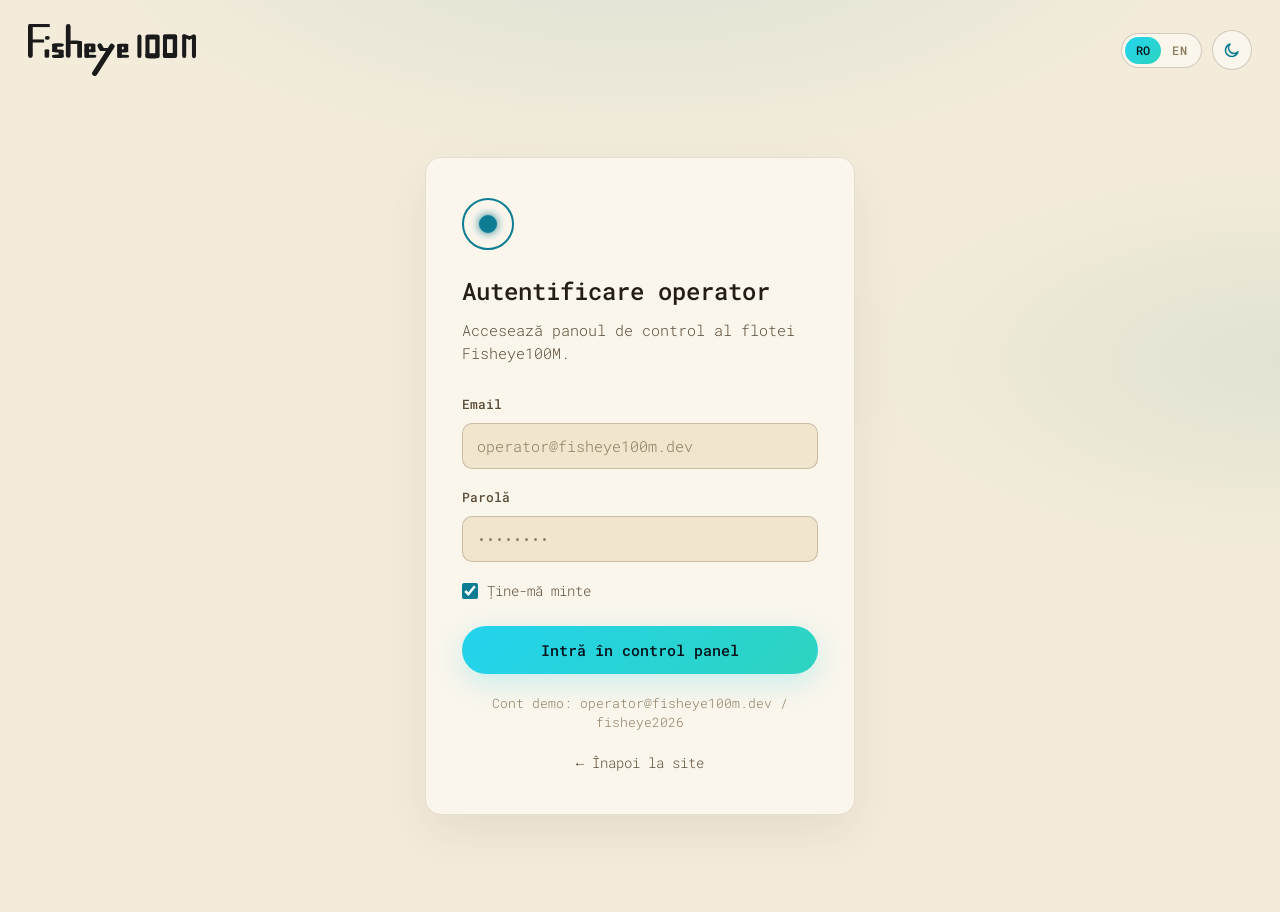
==== commit befb186c: "update site" ====
--- a/site/dashboard.html
+++ b/site/dashboard.html
@@ -10,12 +10,13 @@
 <link rel="preconnect" href="https://fonts.gstatic.com" crossorigin>
 <link href="https://fonts.googleapis.com/css2?family=Roboto+Mono:wght@300;400;500;700&display=swap" rel="stylesheet">
 <link rel="stylesheet" href="style.css">
+<script src="api.js"></script>
 <script>
 (function () {
   var stored = localStorage.getItem('fisheye-theme');
   var theme = stored || (window.matchMedia('(prefers-color-scheme: light)').matches ? 'light' : 'dark');
   document.documentElement.setAttribute('data-theme', theme);
-  if (localStorage.getItem('fisheye-auth') !== 'true') {
+  if (!window.FisheyeApi.getSession()) {
     window.location.replace('login.html');
   }
 })();
@@ -52,13 +53,22 @@
 
 <div class="app-shell">
   <aside class="app-sidebar">
-    <p class="sidebar-title" data-i18n="dash.fleetTitle">Flota mea</p>
+    <div class="sidebar-header">
+      <p class="sidebar-title" data-i18n="dash.fleetTitle">Flota mea</p>
+      <button class="icon-btn" id="add-vehicle-btn" type="button" data-i18n-aria="dash.addVehicleAria" aria-label="Adaugă vas">+</button>
+    </div>
     <div class="fleet-list" id="fleet-list"></div>
   </aside>
 
   <main class="app-main">
     <div class="vehicle-header">
-      <h1 id="vehicle-name">—</h1>
+      <div class="vehicle-title-row">
+        <h1 id="vehicle-name">—</h1>
+        <input type="text" id="vehicle-name-input" class="vehicle-name-input" hidden>
+        <button class="icon-btn" id="rename-btn" type="button" data-i18n-aria="dash.renameAria" aria-label="Redenumește vehiculul">
+          <svg viewBox="0 0 24 24" fill="none" stroke="currentColor" stroke-width="2" stroke-linecap="round" stroke-linejoin="round"><path d="M12 20h9"/><path d="M16.5 3.5a2.12 2.12 0 0 1 3 3L7 19l-4 1 1-4Z"/></svg>
+        </button>
+      </div>
       <div class="vehicle-header-meta">
         <span class="status-pill" id="vehicle-status"></span>
         <div class="battery-group" id="battery-group"></div>
@@ -66,6 +76,28 @@
     </div>
 
     <div class="dash-grid">
+
+      <div class="panel-card dash-grid-full" id="session-card">
+        <p class="panel-title" data-i18n="dash.sessionTitle">Sesiune curentă</p>
+        <div class="session-grid">
+          <div class="session-tile">
+            <div class="tel-label" data-i18n="dash.sessionStatus">Status curent</div>
+            <div class="tel-value" id="session-status">—</div>
+          </div>
+          <div class="session-tile">
+            <div class="tel-label" data-i18n="dash.sessionAway">Timp de la lansare</div>
+            <div class="tel-value" id="session-deployed">—</div>
+          </div>
+          <div class="session-tile" id="session-submerged-tile">
+            <div class="tel-label" data-i18n="dash.sessionSubmerged">Timp sub apă (sesiune)</div>
+            <div class="tel-value" id="session-submerged">—</div>
+          </div>
+          <div class="session-tile" id="session-surface-tile">
+            <div class="tel-label" data-i18n="dash.sessionSurface">Timp la suprafață (sesiune)</div>
+            <div class="tel-value" id="session-surface">—</div>
+          </div>
+        </div>
+      </div>
 
       <div class="panel-card" id="camera-card">
         <p class="panel-title" data-i18n="dash.cameraTitle">Cameră live</p>
@@ -99,6 +131,14 @@
               <span data-i18n="dash.surface">Ridicare</span>
             </button>
           </div>
+          <form class="depth-target-row" id="depth-target-form">
+            <label for="depth-target-input" data-i18n="dash.targetDepth">Adâncime țintă</label>
+            <div class="depth-target-field">
+              <input type="number" id="depth-target-input" min="0" max="100" step="0.5" placeholder="0.0">
+              <span class="unit">m</span>
+              <button type="submit" class="btn btn-ghost btn-sm" data-i18n="dash.goTo">Du-te</button>
+            </div>
+          </form>
         </div>
         <p class="panel-hint" id="depth-hint" data-i18n="dash.emptyBoatDive" hidden>Bărcile rămân la suprafață — fără control de scufundare.</p>
 
@@ -122,9 +162,18 @@
             </button>
           </div>
         </div>
-        <div class="cmd-log">
-          <span data-i18n="dash.lastCommand">Ultima comandă</span>:
-          <strong id="last-command">—</strong>
+        <div class="terminal">
+          <div class="terminal-header">
+            <span class="terminal-dot terminal-dot-red"></span>
+            <span class="terminal-dot terminal-dot-yellow"></span>
+            <span class="terminal-dot terminal-dot-green"></span>
+            <span class="terminal-title" data-i18n="dash.terminalTitle">Consolă comenzi</span>
+          </div>
+          <div class="terminal-output" id="terminal-output"></div>
+          <form class="terminal-input-row" id="terminal-form">
+            <span class="terminal-prompt">&gt;</span>
+            <input type="text" id="terminal-input" class="terminal-input" autocomplete="off" spellcheck="false" data-i18n-placeholder="dash.terminalPlaceholder" placeholder="scrie o comandă…">
+          </form>
         </div>
       </div>
 
@@ -159,8 +208,55 @@
         <p class="panel-hint" id="led-hint" data-i18n="dash.emptyBoatLed" hidden>Barca nu are LED-uri controlabile.</p>
       </div>
 
+      <div class="panel-card dash-grid-full" id="vehicle-log-card">
+        <p class="panel-title" data-i18n="dash.logTitle">Jurnal vehicul</p>
+        <div class="telemetry-grid" id="vehicle-log-grid"></div>
+      </div>
+
     </div>
   </main>
+</div>
+
+<div class="modal-overlay" id="vehicle-info-overlay">
+  <div class="modal">
+    <div class="modal-header">
+      <h2 id="info-modal-title">—</h2>
+      <button class="icon-btn" id="info-modal-close" type="button" data-i18n-aria="dash.closeAria" aria-label="Închide">✕</button>
+    </div>
+    <div class="telemetry-grid" id="info-modal-grid"></div>
+  </div>
+</div>
+
+<div class="modal-overlay" id="add-vehicle-overlay">
+  <div class="modal">
+    <div class="modal-header">
+      <h2 data-i18n="dash.addVehicleTitle">Adaugă vas nou</h2>
+      <button class="icon-btn" id="add-vehicle-close" type="button" data-i18n-aria="dash.closeAria" aria-label="Închide">✕</button>
+    </div>
+    <p class="form-error" id="add-vehicle-error" hidden></p>
+    <form id="add-vehicle-form" novalidate>
+      <div class="form-field">
+        <label for="new-vehicle-name" data-i18n="dash.vehicleName">Nume</label>
+        <input class="field-input" type="text" id="new-vehicle-name" data-i18n-placeholder="dash.vehicleNamePlaceholder" placeholder="ex: Fisheye100M — Gamma">
+      </div>
+      <div class="form-field">
+        <label for="new-vehicle-type" data-i18n="dash.vehicleType">Tip</label>
+        <select class="field-input" id="new-vehicle-type">
+          <option value="submarine" data-i18n="dash.typeSubmarine">Submarin</option>
+          <option value="boat" data-i18n="dash.typeBoat">Barcă</option>
+        </select>
+      </div>
+      <div class="form-field">
+        <label for="new-vehicle-reg" data-i18n="dash.regNumber">Nr. înmatriculare</label>
+        <input class="field-input" type="text" id="new-vehicle-reg" autocomplete="off">
+      </div>
+      <div class="form-field">
+        <label for="new-vehicle-password" data-i18n="login.passwordLabel">Parolă</label>
+        <input class="field-input" type="password" id="new-vehicle-password" autocomplete="new-password">
+      </div>
+      <button type="submit" class="btn btn-primary" data-i18n="dash.addVehicleSubmit">Adaugă la flotă</button>
+    </form>
+  </div>
 </div>
 
 <script src="theme.js"></script>
--- a/site/style.css
+++ b/site/style.css
@@ -152,7 +152,7 @@
   display: flex;
   align-items: center;
   justify-content: space-between;
-  height: 72px;
+  height: 84px;
 }
 .header-inner-full { padding: 0 28px; }
 
@@ -163,7 +163,7 @@
   white-space: nowrap;
 }
 .logo-mark {
-  height: 34px;
+  height: 52px;
   width: auto;
   display: block;
   transition: filter 0.2s ease;
@@ -172,31 +172,63 @@
   filter: invert(1) brightness(1.15);
 }
 
-.main-nav {
-  display: flex;
-  align-items: center;
-  gap: 22px;
-}
-.main-nav a {
-  font-size: 0.9rem;
+.nav-dots {
+  display: flex;
+  align-items: center;
+  gap: 18px;
+}
+.nav-dot {
+  position: relative;
+  display: flex;
+  align-items: center;
+  justify-content: center;
+  width: 22px;
+  height: 22px;
+}
+.nav-dot span {
+  width: 8px;
+  height: 8px;
+  border-radius: 50%;
+  background: var(--border-strong);
+  transition: background 0.2s ease, transform 0.2s ease;
+}
+.nav-dot:hover span,
+.nav-dot.is-active span {
+  background: var(--accent);
+  transform: scale(1.25);
+  box-shadow: 0 0 8px rgba(var(--accent-rgb),0.5);
+}
+.nav-dot::after {
+  content: attr(data-tip);
+  position: absolute;
+  top: 130%;
+  left: 50%;
+  transform: translate(-50%, -4px);
+  background: var(--surface);
+  border: 1px solid var(--border-strong);
+  color: var(--text);
+  font-size: 0.72rem;
+  font-weight: 500;
+  padding: 6px 11px;
+  border-radius: 7px;
   white-space: nowrap;
-  color: var(--text-dim);
-  transition: color 0.2s ease;
-  position: relative;
-}
-.main-nav a:hover { color: var(--text); }
-.main-nav a.nav-cta {
-  color: var(--accent);
-  border: 1px solid rgba(var(--accent-rgb),0.35);
-  padding: 8px 16px;
-  border-radius: 999px;
-  transition: background 0.2s ease, color 0.2s ease;
-}
-.main-nav a.nav-cta:hover {
-  background: rgba(var(--accent-rgb),0.1);
-}
-
-.main-nav a.nav-control {
+  opacity: 0;
+  pointer-events: none;
+  transition: opacity 0.15s ease, transform 0.15s ease;
+  box-shadow: 0 6px 18px rgba(0,0,0,0.18);
+}
+.nav-dot:hover::after {
+  opacity: 1;
+  transform: translate(-50%, 0);
+}
+@media (max-width: 640px) {
+  .nav-dots { display: none; }
+}
+@media (max-width: 420px) {
+  .logo-mark { height: 38px; }
+}
+
+.nav-control {
   display: inline-flex;
   align-items: center;
   gap: 7px;
@@ -206,15 +238,27 @@
   border: 1px solid rgba(var(--accent-rgb),0.3);
   color: var(--accent);
   font-weight: 500;
+  flex: none;
+  white-space: nowrap;
   transition: background 0.2s ease, border-color 0.2s ease, transform 0.2s ease;
 }
-.main-nav a.nav-control:hover {
+.nav-control:hover {
   background: rgba(var(--accent-rgb),0.18);
   border-color: rgba(var(--accent-rgb),0.5);
   transform: translateY(-1px);
   color: var(--accent);
 }
 .nav-control-icon { width: 15px; height: 15px; flex: none; }
+
+@media (max-width: 560px) {
+  .nav-control {
+    padding: 0;
+    width: 40px; height: 40px;
+    justify-content: center;
+    border-radius: 50%;
+  }
+  .nav-control span { display: none; }
+}
 
 .header-actions {
   display: flex;
@@ -253,22 +297,6 @@
   transition: opacity 0.25s ease, transform 0.25s ease;
 }
 
-.nav-toggle {
-  display: none;
-  flex-direction: column;
-  gap: 5px;
-  background: none;
-  border: none;
-  cursor: pointer;
-  padding: 8px;
-}
-.nav-toggle span {
-  width: 22px; height: 2px;
-  background: var(--text);
-  border-radius: 2px;
-  transition: transform 0.25s ease, opacity 0.25s ease;
-}
-
 /* ---------- Buttons ---------- */
 .btn {
   display: inline-flex;
@@ -281,6 +309,7 @@
   font-weight: 500;
   transition: transform 0.2s ease, box-shadow 0.2s ease, background 0.2s ease, border-color 0.2s ease;
   border: 1px solid transparent;
+  background: none;
   cursor: pointer;
 }
 .btn-primary {
@@ -318,7 +347,7 @@
   min-height: 100vh;
   display: flex;
   align-items: center;
-  padding-top: 90px;
+  padding-top: 104px;
 }
 
 .hero-inner {
@@ -366,22 +395,15 @@
   gap: 28px;
 }
 
-.sub-illustration {
+.hero-logo {
   width: 100%;
-  max-width: 460px;
-  filter: drop-shadow(0 0 26px rgba(var(--accent-rgb),0.18));
-}
-.sub-illustration .ln-accent { stroke: var(--accent); }
-.sub-illustration .ln-accent-2 { stroke: var(--accent-2); }
-.sub-illustration .ln-warm { stroke: var(--accent-warm); }
-.sub-illustration .fl-accent { fill: var(--accent); }
-.sub-illustration .fl-accent-2 { fill: var(--accent-2); }
-.sub-illustration .fl-tint { fill: rgba(var(--accent-rgb), 0.06); }
-
-.boat-visual svg .ln-accent { stroke: var(--accent); }
-.boat-visual svg .ln-accent-2 { stroke: var(--accent-2); }
-.boat-visual svg .ln-warm { stroke: var(--accent-warm); }
-.boat-visual svg .fl-accent { fill: var(--accent); }
+  max-width: 320px;
+  height: auto;
+  filter: drop-shadow(0 0 40px rgba(var(--accent-rgb),0.18));
+}
+:root[data-theme="dark"] .hero-logo {
+  filter: invert(1) brightness(1.15) drop-shadow(0 0 40px rgba(var(--accent-rgb),0.18));
+}
 
 .depth-gauge {
   width: 100%;
@@ -398,29 +420,19 @@
 .depth-gauge-fill {
   position: absolute;
   left: 0; top: 0; bottom: 0;
-  width: 78%;
+  width: 100%;
   border-radius: 999px;
   background: linear-gradient(90deg, var(--grad-2), var(--grad-1));
-  animation: depthPulse 5s ease-in-out infinite;
 }
 .depth-gauge-dot {
   position: absolute;
   top: 50%;
-  left: 78%;
+  left: 100%;
   width: 14px; height: 14px;
   border-radius: 50%;
   background: var(--grad-1);
   box-shadow: 0 0 12px var(--grad-1), 0 0 0 4px rgba(34,211,238,0.15);
   transform: translate(-50%, -50%);
-  animation: dotPulse 5s ease-in-out infinite;
-}
-@keyframes depthPulse {
-  0%, 100% { width: 18%; }
-  50% { width: 82%; }
-}
-@keyframes dotPulse {
-  0%, 100% { left: 18%; }
-  50% { left: 82%; }
 }
 .depth-gauge-labels {
   display: flex;
@@ -701,21 +713,6 @@
 }
 .spec-list-plain { margin-top: 26px; }
 
-/* ---------- Barca section ---------- */
-.barca-grid {
-  display: grid;
-  grid-template-columns: 1.1fr 0.9fr;
-  gap: 60px;
-  align-items: center;
-}
-.boat-visual {
-  background: var(--surface);
-  border: 1px solid var(--border);
-  border-radius: var(--radius);
-  padding: 30px;
-}
-.boat-visual svg { width: 100%; height: auto; }
-
 /* ---------- CTA ---------- */
 .cta-section { padding: 100px 0 140px; }
 .cta-inner {
@@ -744,6 +741,13 @@
   font-size: 0.85rem;
   color: var(--text-faint);
 }
+.footer-link {
+  font-size: 0.82rem;
+  color: var(--text-faint);
+  border-bottom: 1px solid var(--border-strong);
+  transition: color 0.2s ease, border-color 0.2s ease;
+}
+.footer-link:hover { color: var(--accent); border-color: var(--accent); }
 
 /* ---------- Reveal animation ---------- */
 .reveal {
@@ -761,39 +765,12 @@
   .hero-inner { grid-template-columns: 1fr; gap: 48px; }
   .hero-visual { order: -1; }
   .split { grid-template-columns: 1fr; }
-  .barca-grid { grid-template-columns: 1fr; }
-  .boat-visual { order: -1; max-width: 420px; margin: 0 auto; }
   .process-grid { grid-template-columns: 1fr; }
 }
 
 @media (max-width: 980px) {
-  .main-nav {
-    position: fixed;
-    top: 72px; left: 0; right: 0;
-    background: rgba(var(--bg-rgb),0.97);
-    backdrop-filter: blur(14px);
-    flex-direction: column;
-    align-items: stretch;
-    gap: 0;
-    padding: 8px 28px 24px;
-    border-bottom: 1px solid var(--border);
-    transform: translateY(-8px);
-    opacity: 0;
-    pointer-events: none;
-    transition: opacity 0.2s ease, transform 0.2s ease;
-  }
-  .main-nav.is-open {
-    opacity: 1;
-    transform: translateY(0);
-    pointer-events: auto;
-  }
-  .main-nav a { padding: 14px 0; border-bottom: 1px solid var(--border); }
-  .main-nav a.nav-cta { margin-top: 12px; text-align: center; }
-  .main-nav a.nav-control { border-bottom: none; margin: 10px 0 2px; padding: 9px 15px 9px 11px; }
-  .nav-toggle { display: flex; }
-
   .section { padding: 80px 0; }
-  .hero { padding-top: 110px; }
+  .hero { padding-top: 124px; }
   .spec-list li { grid-template-columns: 1fr; gap: 4px; }
 }
 
@@ -849,7 +826,7 @@
 .auth-shell {
   position: relative;
   z-index: 1;
-  min-height: calc(100vh - 76px);
+  min-height: calc(100vh - 88px);
   display: flex;
   align-items: center;
   justify-content: center;
@@ -950,25 +927,76 @@
   line-height: 1.5;
 }
 
+/* ==================== Modal ==================== */
+.modal-overlay {
+  position: fixed;
+  inset: 0;
+  z-index: 300;
+  background: rgba(0,0,0,0.55);
+  display: flex;
+  align-items: center;
+  justify-content: center;
+  padding: 20px;
+  opacity: 0;
+  pointer-events: none;
+  transition: opacity 0.2s ease;
+}
+.modal-overlay.is-open { opacity: 1; pointer-events: auto; }
+.modal {
+  background: var(--surface);
+  border: 1px solid var(--border);
+  border-radius: var(--radius);
+  padding: 30px;
+  max-width: 440px;
+  width: 100%;
+  max-height: 85vh;
+  overflow-y: auto;
+  box-shadow: 0 24px 60px rgba(0,0,0,0.3);
+  transform: translateY(10px);
+  transition: transform 0.2s ease;
+}
+.modal-overlay.is-open .modal { transform: translateY(0); }
+.modal-header {
+  display: flex;
+  align-items: center;
+  justify-content: space-between;
+  gap: 16px;
+  margin-bottom: 22px;
+}
+.modal-header h2 {
+  font-size: 1.15rem;
+  font-weight: 500;
+  letter-spacing: normal;
+}
+.modal .form-field:last-of-type { margin-bottom: 22px; }
+.modal .btn { width: 100%; }
+
 /* ==================== Dashboard app shell ==================== */
 .app-shell {
   position: relative;
   z-index: 1;
   display: flex;
   align-items: flex-start;
-  min-height: calc(100vh - 73px);
-  margin-top: 73px;
+  min-height: calc(100vh - 85px);
+  margin-top: 85px;
 }
 
 .app-sidebar {
-  width: 280px;
+  width: 340px;
   flex: none;
   border-right: 1px solid var(--border);
   padding: 26px 20px;
   position: sticky;
-  top: 73px;
-  height: calc(100vh - 73px);
+  top: 85px;
+  height: calc(100vh - 85px);
   overflow-y: auto;
+}
+.sidebar-header {
+  display: flex;
+  align-items: center;
+  justify-content: space-between;
+  margin-bottom: 16px;
+  padding: 0 4px;
 }
 .sidebar-title {
   font-size: 0.76rem;
@@ -976,8 +1004,6 @@
   letter-spacing: 0.1em;
   text-transform: uppercase;
   color: var(--text-faint);
-  margin-bottom: 16px;
-  padding: 0 4px;
 }
 .fleet-list { display: flex; flex-direction: column; gap: 8px; }
 .fleet-item {
@@ -989,7 +1015,7 @@
   background: transparent;
   border: 1px solid transparent;
   border-radius: var(--radius-sm);
-  padding: 12px 12px;
+  padding: 13px 14px;
   cursor: pointer;
   transition: background 0.2s ease, border-color 0.2s ease;
   font-family: inherit;
@@ -1057,6 +1083,57 @@
   font-weight: 500;
   letter-spacing: normal;
 }
+.vehicle-title-row {
+  display: flex;
+  align-items: center;
+  gap: 10px;
+}
+.vehicle-name-input {
+  font-size: 1.5rem;
+  font-weight: 500;
+  font-family: inherit;
+  color: var(--text);
+  background: var(--surface-2);
+  border: 1px solid var(--accent);
+  border-radius: 8px;
+  padding: 3px 10px;
+  max-width: 320px;
+}
+.icon-btn {
+  width: 30px; height: 30px;
+  border-radius: 50%;
+  border: 1px solid var(--border-strong);
+  background: var(--surface);
+  color: var(--text-faint);
+  display: inline-flex;
+  align-items: center;
+  justify-content: center;
+  cursor: pointer;
+  flex: none;
+  transition: color 0.2s ease, border-color 0.2s ease;
+}
+.icon-btn svg { width: 14px; height: 14px; }
+.icon-btn { font-size: 0.95rem; line-height: 1; }
+.icon-btn:hover { color: var(--accent); border-color: var(--accent); }
+
+.fleet-info-btn {
+  width: 24px; height: 24px;
+  margin-left: 6px;
+  border-radius: 50%;
+  border: 1px solid var(--border-strong);
+  background: none;
+  color: var(--text-faint);
+  font-size: 0.74rem;
+  font-style: italic;
+  font-family: Georgia, serif;
+  display: inline-flex;
+  align-items: center;
+  justify-content: center;
+  cursor: pointer;
+  flex: none;
+  transition: color 0.2s ease, border-color 0.2s ease;
+}
+.fleet-info-btn:hover { color: var(--accent); border-color: var(--accent); }
 .vehicle-header-meta {
   display: flex;
   align-items: center;
@@ -1200,7 +1277,7 @@
 /* Telemetry grid */
 .telemetry-grid {
   display: grid;
-  grid-template-columns: repeat(auto-fill, minmax(190px, 1fr));
+  grid-template-columns: repeat(auto-fit, minmax(190px, 1fr));
   gap: 18px;
 }
 .tel-tile {
@@ -1224,6 +1301,20 @@
   letter-spacing: normal;
 }
 .tel-value small { font-size: 0.7rem; font-weight: 500; color: var(--text-dim); margin-left: 2px; }
+
+.session-grid {
+  display: grid;
+  grid-template-columns: repeat(auto-fit, minmax(190px, 1fr));
+  gap: 18px;
+}
+.session-tile {
+  background: var(--surface-2);
+  border: 1px solid var(--border);
+  border-left: 2px solid var(--accent);
+  border-radius: var(--radius-sm);
+  padding: 18px 20px;
+}
+.session-tile .tel-value { font-size: 1.15rem; font-variant-numeric: tabular-nums; }
 .tel-value.is-empty { color: var(--text-faint); font-size: 0.92rem; font-weight: 500; }
 
 /* LED control */
@@ -1351,6 +1442,33 @@
 .dive-btn:hover { border-color: var(--accent); color: var(--accent); }
 .dive-btn:active { transform: scale(0.96); background: rgba(var(--accent-rgb),0.12); }
 
+.depth-target-row { margin-top: 14px; }
+.depth-target-row label {
+  display: block;
+  font-size: 0.78rem;
+  color: var(--text-faint);
+  margin-bottom: 8px;
+}
+.depth-target-field {
+  display: flex;
+  align-items: center;
+  gap: 8px;
+}
+.depth-target-field input {
+  width: 90px;
+  background: var(--surface-2);
+  border: 1px solid var(--border-strong);
+  border-radius: var(--radius-sm);
+  padding: 9px 12px;
+  color: var(--text);
+  font-family: inherit;
+  font-size: 0.9rem;
+  font-variant-numeric: tabular-nums;
+}
+.depth-target-field input:focus { border-color: var(--accent); }
+.depth-target-field .unit { font-size: 0.85rem; color: var(--text-dim); }
+.depth-target-field .btn { margin-left: auto; }
+
 /* Movement D-pad */
 .dpad-wrap {
   display: flex;
@@ -1392,17 +1510,63 @@
 .dpad-right { grid-column: 3; grid-row: 2; }
 .dpad-back { grid-column: 2; grid-row: 3; }
 
-.cmd-log {
+.terminal {
   margin-top: 20px;
-  padding-top: 16px;
+  border-radius: var(--radius-sm);
+  overflow: hidden;
+  border: 1px solid var(--border);
+  background: var(--surface-2);
+}
+.terminal-header {
+  display: flex;
+  align-items: center;
+  gap: 6px;
+  padding: 9px 12px;
+  background: var(--surface);
+  border-bottom: 1px solid var(--border);
+}
+.terminal-dot { width: 9px; height: 9px; border-radius: 50%; background: #4b5563; }
+.terminal-dot-red { background: #ef4444; }
+.terminal-dot-yellow { background: #f59e0b; }
+.terminal-dot-green { background: #22c55e; }
+.terminal-title {
+  margin-left: 8px;
+  font-size: 0.7rem;
+  color: var(--text-faint);
+  text-transform: uppercase;
+  letter-spacing: 0.06em;
+}
+.terminal-output {
+  height: 160px;
+  overflow-y: auto;
+  padding: 10px 14px;
+  font-size: 0.8rem;
+  line-height: 1.7;
+  color: var(--accent-2);
+}
+.terminal-line { white-space: pre-wrap; word-break: break-word; }
+.terminal-line .ts { color: var(--text-faint); margin-right: 8px; }
+.terminal-line.is-user { color: var(--text); }
+.terminal-line.is-user .ts { color: var(--text-faint); }
+.terminal-input-row {
+  display: flex;
+  align-items: center;
+  gap: 8px;
+  padding: 10px 14px;
   border-top: 1px solid var(--border);
-  font-size: 0.82rem;
-  color: var(--text-faint);
-  display: flex;
-  gap: 8px;
-  align-items: baseline;
-}
-.cmd-log strong { color: var(--text-dim); font-weight: 500; }
+}
+.terminal-prompt { color: var(--accent); font-weight: 700; }
+.terminal-input {
+  flex: 1;
+  min-width: 0;
+  background: none;
+  border: none;
+  outline: none;
+  color: var(--text);
+  font-family: inherit;
+  font-size: 0.85rem;
+}
+.terminal-input::placeholder { color: var(--text-faint); }
 
 .panel-hint {
   font-size: 0.86rem;
@@ -1439,3 +1603,94 @@
   .fleet-item { flex: none; min-width: 220px; }
   .app-main { padding: 24px 18px 60px; }
 }
+
+/* ==================== Build log page ==================== */
+.build-hero { padding: 20px 0 60px; }
+.build-hero h1 {
+  font-size: clamp(1.7rem, 3.4vw, 2.6rem);
+  font-weight: 500;
+  letter-spacing: normal;
+  max-width: 26ch;
+  margin-bottom: 22px;
+}
+.build-hero .lede-text { max-width: 68ch; margin-bottom: 10px; }
+
+.build-timeline {
+  position: relative;
+  margin-top: 50px;
+}
+.build-timeline::before {
+  content: "";
+  position: absolute;
+  left: 27px;
+  top: 8px;
+  bottom: 8px;
+  width: 1px;
+  background: linear-gradient(180deg, var(--accent), transparent);
+  opacity: 0.35;
+}
+.build-step {
+  display: grid;
+  grid-template-columns: 56px 1fr;
+  gap: 26px;
+  padding: 34px 0;
+  border-bottom: 1px solid var(--border);
+}
+.build-step:last-child { border-bottom: none; }
+.build-marker {
+  width: 56px; height: 56px;
+  border-radius: 50%;
+  border: 1px solid var(--border-strong);
+  background: var(--surface);
+  display: flex;
+  align-items: center;
+  justify-content: center;
+  font-weight: 500;
+  font-size: 0.85rem;
+  color: var(--accent);
+  position: relative;
+  z-index: 1;
+  flex: none;
+}
+.build-meta { margin-bottom: 8px; }
+.build-date {
+  font-size: 0.74rem;
+  color: var(--text-faint);
+  text-transform: uppercase;
+  letter-spacing: 0.07em;
+  font-weight: 500;
+}
+.build-body h3 { font-size: 1.1rem; margin-bottom: 10px; }
+.build-body p { color: var(--text-dim); max-width: 65ch; margin-bottom: 20px; font-size: 0.94rem; }
+.build-media {
+  position: relative;
+  max-width: 440px;
+  aspect-ratio: 16 / 9;
+  border-radius: var(--radius);
+  border: 1px solid var(--border);
+  background: repeating-linear-gradient(45deg, var(--surface-2), var(--surface-2) 10px, var(--surface) 10px, var(--surface) 20px);
+  display: flex;
+  align-items: center;
+  justify-content: center;
+  color: var(--text-faint);
+  overflow: hidden;
+}
+.build-media svg { width: 34px; height: 34px; opacity: 0.6; }
+.build-media-badge {
+  position: absolute;
+  top: 12px; left: 12px;
+  font-size: 0.66rem;
+  font-weight: 600;
+  text-transform: uppercase;
+  letter-spacing: 0.05em;
+  background: rgba(0,0,0,0.55);
+  color: #fff;
+  padding: 4px 10px;
+  border-radius: 999px;
+}
+
+@media (max-width: 640px) {
+  .build-step { grid-template-columns: 1fr; gap: 14px; }
+  .build-marker { width: 40px; height: 40px; font-size: 0.75rem; }
+  .build-timeline::before { left: 19px; }
+}
